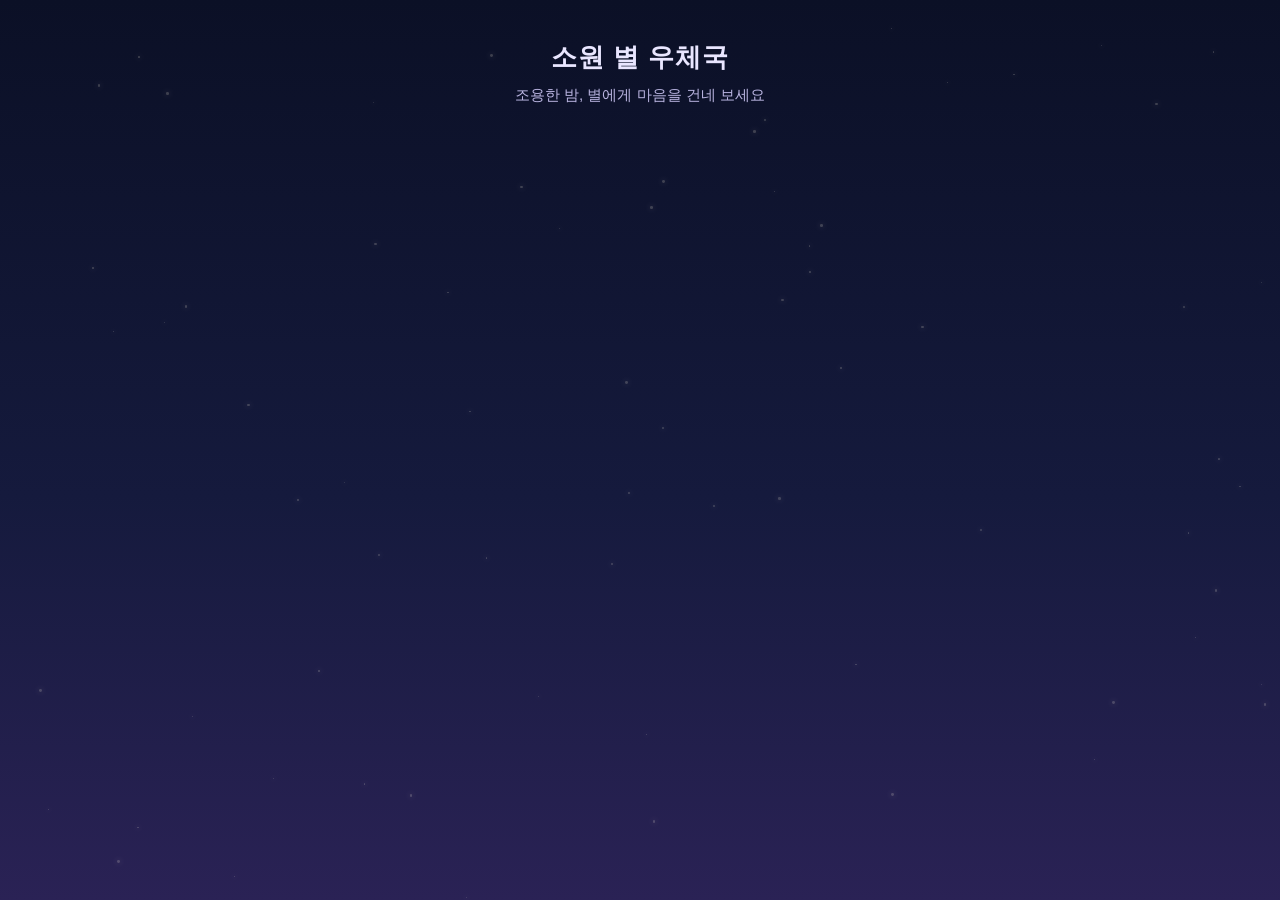
==== index.html @ 32fc32eb "밤하늘과 반짝이는 별 화면 추가 Co-Authored-By: Claude Sonnet 5.5 <noreply@anthropic.com>" ====
<!doctype html>
<html lang="ko">
<head>
  <meta charset="utf-8">
  <meta name="viewport" content="width=device-width, initial-scale=1, viewport-fit=cover">
  <meta name="theme-color" content="#0b1026">
  <title>소원 별 우체국</title>
  <link rel="stylesheet" href="style.css">
</head>
<body>
  <div class="sky" id="sky" aria-hidden="true"></div>

  <main class="app">
    <h1 class="title">소원 별 우체국</h1>
    <p class="subtitle">조용한 밤, 별에게 마음을 건네 보세요</p>
  </main>

  <script src="app.js"></script>
</body>
</html>
---- style.css ----
:root {
  --sky-top: #0b1026;
  --sky-mid: #151a3d;
  --sky-bottom: #2a2255;
  --star: #fff7e0;
  --text: #e9e6ff;
  --text-soft: #b9b4e0;
}

* { box-sizing: border-box; }

html, body {
  height: 100%;
  margin: 0;
}

body {
  background: linear-gradient(180deg, var(--sky-top) 0%, var(--sky-mid) 55%, var(--sky-bottom) 100%);
  background-attachment: fixed;
  color: var(--text);
  font-family: -apple-system, BlinkMacSystemFont, "Apple SD Gothic Neo", "Noto Sans KR", "Malgun Gothic", sans-serif;
  -webkit-tap-highlight-color: transparent;
  overflow-x: hidden;
}

/* 밤하늘 별 */
.sky {
  position: fixed;
  inset: 0;
  pointer-events: none;
  z-index: 0;
}

.sky .s {
  position: absolute;
  border-radius: 50%;
  background: var(--star);
  box-shadow: 0 0 6px 1px rgba(255, 247, 224, 0.55);
  opacity: 0.2;
  animation: twinkle var(--dur, 4s) ease-in-out var(--delay, 0s) infinite;
}

@keyframes twinkle {
  0%, 100% { opacity: 0.15; transform: scale(0.8); }
  50%      { opacity: 0.9;  transform: scale(1.1); }
}

/* 화면 내용 */
.app {
  position: relative;
  z-index: 1;
  max-width: 480px;
  min-height: 100dvh;
  margin: 0 auto;
  padding: calc(env(safe-area-inset-top) + 40px) 24px calc(env(safe-area-inset-bottom) + 32px);
  text-align: center;
}

.title {
  margin: 0;
  font-size: 1.6rem;
  font-weight: 600;
  letter-spacing: 0.04em;
}

.subtitle {
  margin: 10px 0 0;
  font-size: 0.95rem;
  color: var(--text-soft);
}

@media (prefers-reduced-motion: reduce) {
  .sky .s { animation: none; opacity: 0.6; }
}
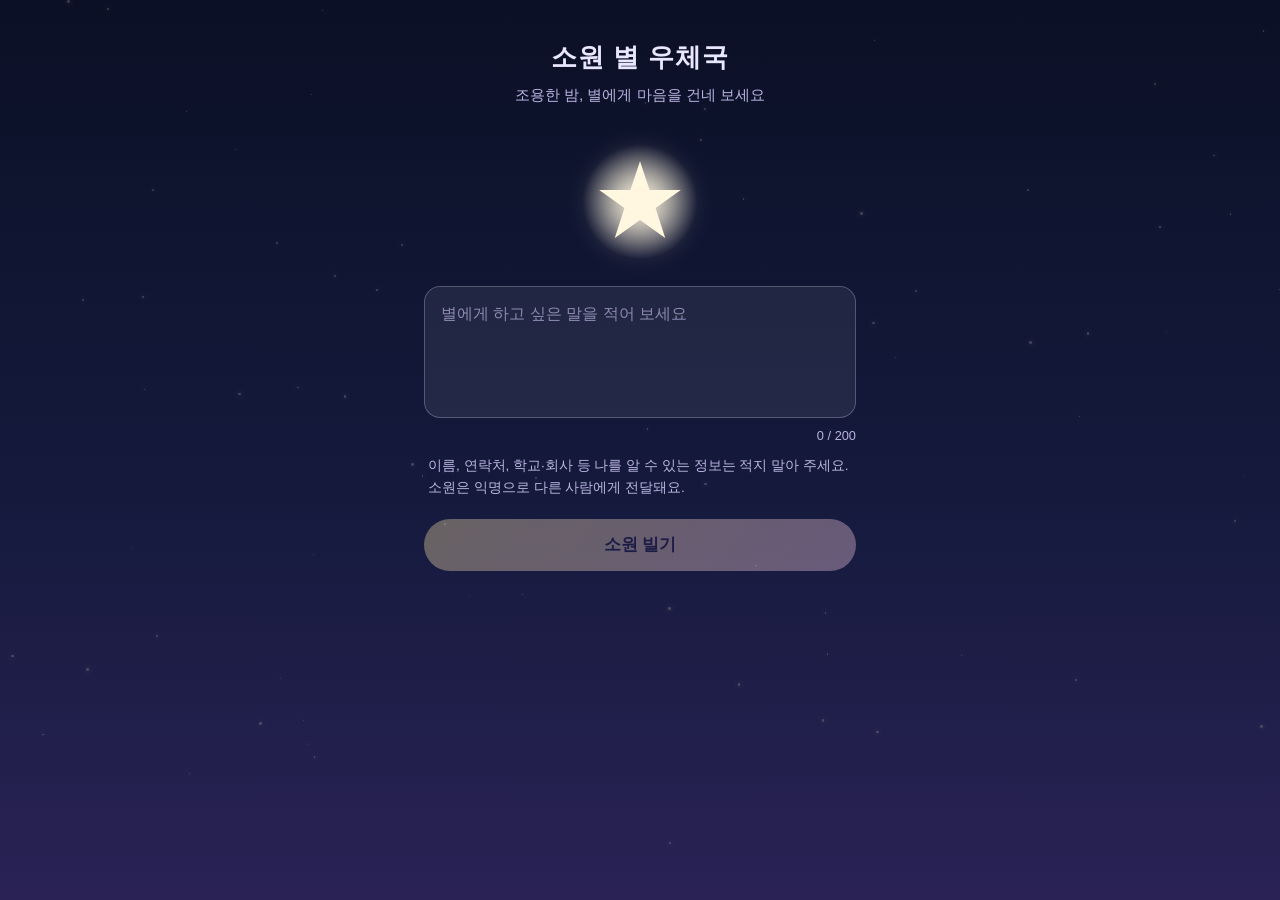
==== commit 88a15b4b: "소원 비는 별과 입력창, 안내 문구 추가 Co-Authored-By: Claude Sonnet 5.5 <noreply@anthropic.com>" ====
--- a/index.html
+++ b/index.html
@@ -13,6 +13,35 @@
   <main class="app">
     <h1 class="title">소원 별 우체국</h1>
     <p class="subtitle">조용한 밤, 별에게 마음을 건네 보세요</p>
+
+    <div class="wish-star" id="wishStar" aria-hidden="true">
+      <svg viewBox="0 0 100 100" width="120" height="120">
+        <defs>
+          <radialGradient id="glow" cx="50%" cy="50%" r="50%">
+            <stop offset="0%" stop-color="#fff7e0" stop-opacity="0.9"/>
+            <stop offset="100%" stop-color="#fff7e0" stop-opacity="0"/>
+          </radialGradient>
+        </defs>
+        <circle cx="50" cy="50" r="48" fill="url(#glow)"/>
+        <polygon fill="#fff7e0" points="50,16 58,40 84,40 63,55 71,80 50,65 29,80 37,55 16,40 42,40"/>
+      </svg>
+    </div>
+
+    <form class="wish-form" id="wishForm" autocomplete="off">
+      <label class="sr-only" for="wishText">소원</label>
+      <textarea id="wishText" maxlength="200" rows="4"
+        placeholder="별에게 하고 싶은 말을 적어 보세요"></textarea>
+      <div class="counter"><span id="count">0</span> / 200</div>
+
+      <p class="notice">
+        이름, 연락처, 학교·회사 등 나를 알 수 있는 정보는 적지 말아 주세요.
+        소원은 익명으로 다른 사람에게 전달돼요.
+      </p>
+
+      <button type="submit" class="wish-btn" id="wishBtn" disabled>소원 빌기</button>
+    </form>
+
+    <p class="toast" id="toast" role="status" aria-live="polite"></p>
   </main>
 
   <script src="app.js"></script>
--- a/style.css
+++ b/style.css
@@ -69,6 +69,94 @@
   color: var(--text-soft);
 }
 
+/* 소원을 비는 별 */
+.wish-star {
+  margin: 36px auto 24px;
+  width: 120px;
+  height: 120px;
+  animation: breathe 5s ease-in-out infinite;
+  filter: drop-shadow(0 0 14px rgba(255, 247, 224, 0.6));
+}
+
+@keyframes breathe {
+  0%, 100% { transform: scale(0.96); opacity: 0.85; }
+  50%      { transform: scale(1.04); opacity: 1; }
+}
+
+/* 입력 영역 */
+.wish-form { text-align: left; }
+
+.sr-only {
+  position: absolute;
+  width: 1px; height: 1px;
+  overflow: hidden;
+  clip: rect(0 0 0 0);
+}
+
+#wishText {
+  width: 100%;
+  padding: 14px 16px;
+  border: 1px solid rgba(233, 230, 255, 0.25);
+  border-radius: 16px;
+  background: rgba(255, 255, 255, 0.07);
+  color: var(--text);
+  font: inherit;
+  font-size: 16px; /* iOS에서 입력 시 화면이 확대되지 않도록 */
+  line-height: 1.6;
+  resize: none;
+}
+
+#wishText::placeholder { color: var(--text-soft); opacity: 0.7; }
+
+#wishText:focus {
+  outline: none;
+  border-color: rgba(255, 247, 224, 0.6);
+  box-shadow: 0 0 0 3px rgba(255, 247, 224, 0.12);
+}
+
+.counter {
+  margin-top: 6px;
+  text-align: right;
+  font-size: 0.8rem;
+  color: var(--text-soft);
+}
+
+.notice {
+  margin: 12px 4px 20px;
+  font-size: 0.85rem;
+  line-height: 1.6;
+  color: var(--text-soft);
+}
+
+.wish-btn {
+  display: block;
+  width: 100%;
+  min-height: 52px;
+  border: 0;
+  border-radius: 26px;
+  background: linear-gradient(135deg, #ffe9a8, #ffd1e8);
+  color: #2a2255;
+  font: inherit;
+  font-size: 1.05rem;
+  font-weight: 600;
+  cursor: pointer;
+}
+
+.wish-btn:disabled {
+  opacity: 0.35;
+  cursor: default;
+}
+
+.wish-btn:not(:disabled):active { transform: scale(0.98); }
+
+.toast {
+  min-height: 1.4em;
+  margin: 16px 0 0;
+  font-size: 0.9rem;
+  color: var(--text-soft);
+}
+
 @media (prefers-reduced-motion: reduce) {
   .sky .s { animation: none; opacity: 0.6; }
+  .wish-star { animation: none; }
 }
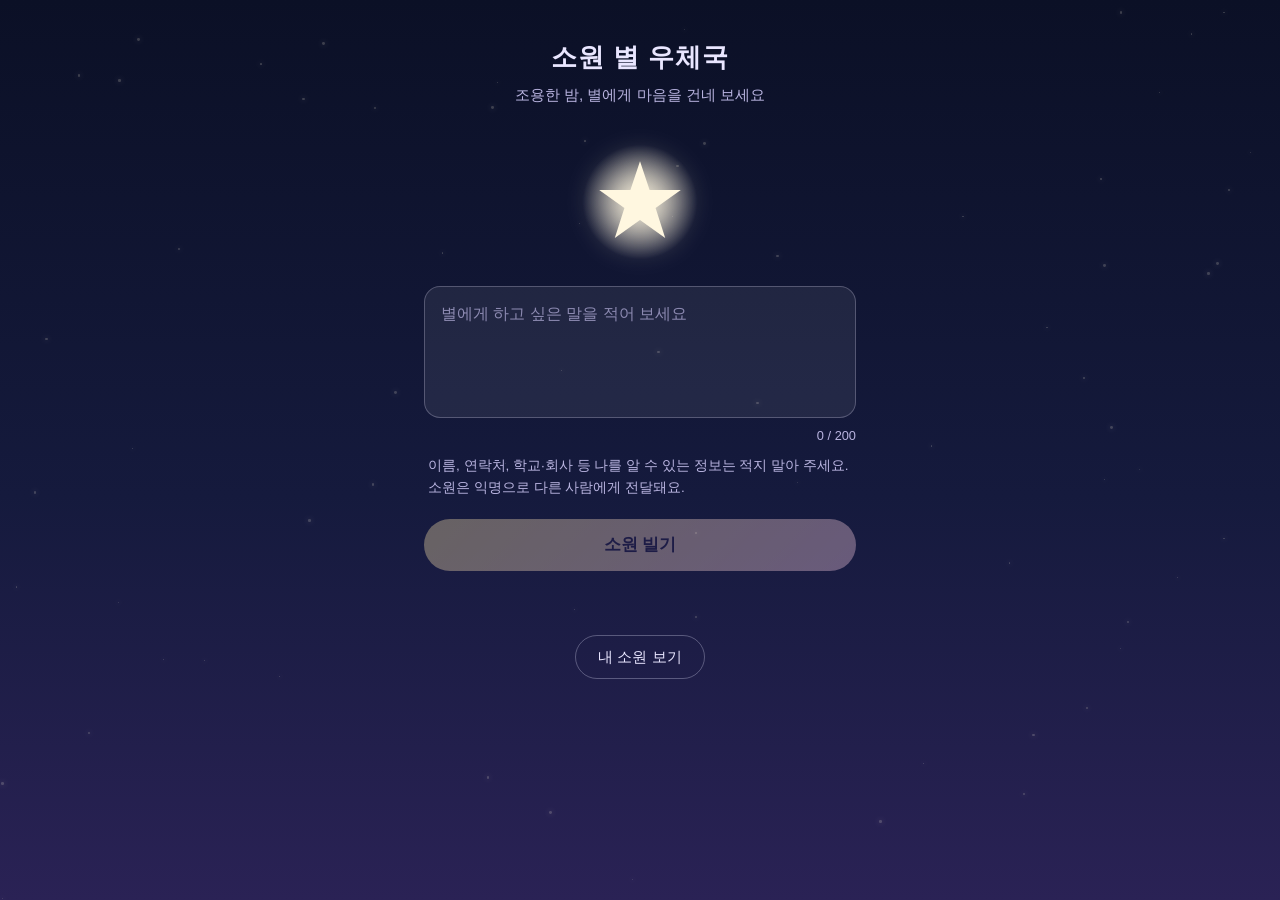
==== commit 358d4825: "소원을 브라우저에 저장하고 내 소원 보기 추가 Co-Authored-By: Claude Sonnet 5.5 <noreply@anthropic.com>" ====
--- a/index.html
+++ b/index.html
@@ -42,7 +42,21 @@
     </form>
 
     <p class="toast" id="toast" role="status" aria-live="polite"></p>
+
+    <button type="button" class="ghost-btn" id="openMine">내 소원 보기</button>
   </main>
+
+  <section class="sheet" id="mineSheet" hidden aria-labelledby="mineTitle">
+    <div class="sheet-inner">
+      <header class="sheet-head">
+        <h2 id="mineTitle">내 소원</h2>
+        <button type="button" class="ghost-btn small" id="closeMine">닫기</button>
+      </header>
+      <p class="sheet-note">이 소원들은 이 기기의 브라우저에만 저장돼 있어요.</p>
+      <ul class="wish-list" id="mineList"></ul>
+      <p class="empty" id="mineEmpty">아직 비워 둔 소원이 없어요.</p>
+    </div>
+  </section>
 
   <script src="app.js"></script>
 </body>
--- a/style.css
+++ b/style.css
@@ -160,3 +160,82 @@
   .sky .s { animation: none; opacity: 0.6; }
   .wish-star { animation: none; }
 }
+
+/* 별빛 알갱이 (소원이 올라갈 때) */
+.light {
+  position: fixed;
+  top: 0;
+  left: 0;
+  z-index: 5;
+  border-radius: 50%;
+  background: #fff7e0;
+  box-shadow: 0 0 10px 3px rgba(255, 247, 224, 0.75);
+  pointer-events: none;
+  opacity: 0;
+  will-change: transform, opacity;
+}
+
+/* 내 소원 보기 */
+.ghost-btn {
+  display: block;
+  margin: 28px auto 0;
+  min-height: 44px;
+  padding: 0 22px;
+  border: 1px solid rgba(233, 230, 255, 0.3);
+  border-radius: 22px;
+  background: transparent;
+  color: var(--text);
+  font: inherit;
+  font-size: 0.95rem;
+  cursor: pointer;
+}
+
+.ghost-btn.small { margin: 0; min-height: 36px; padding: 0 16px; font-size: 0.85rem; }
+
+.sheet {
+  position: fixed;
+  inset: 0;
+  z-index: 10;
+  overflow-y: auto;
+  background: #0a0e24;
+}
+
+.sheet[hidden] { display: none; }
+
+.sheet-inner {
+  max-width: 480px;
+  margin: 0 auto;
+  padding: calc(env(safe-area-inset-top) + 24px) 24px calc(env(safe-area-inset-bottom) + 32px);
+}
+
+.sheet-head {
+  display: flex;
+  align-items: center;
+  justify-content: space-between;
+}
+
+.sheet-head h2 { margin: 0; font-size: 1.25rem; font-weight: 600; }
+
+.sheet-note, .empty {
+  margin: 12px 0 20px;
+  font-size: 0.85rem;
+  color: var(--text-soft);
+}
+
+.wish-list { margin: 0; padding: 0; list-style: none; }
+
+.wish-item {
+  margin-bottom: 14px;
+  padding: 16px;
+  border-radius: 16px;
+  background: rgba(255, 255, 255, 0.07);
+}
+
+.wish-text {
+  margin: 0 0 10px;
+  line-height: 1.7;
+  white-space: pre-wrap;
+  word-break: break-word;
+}
+
+.wish-meta { font-size: 0.78rem; color: var(--text-soft); }
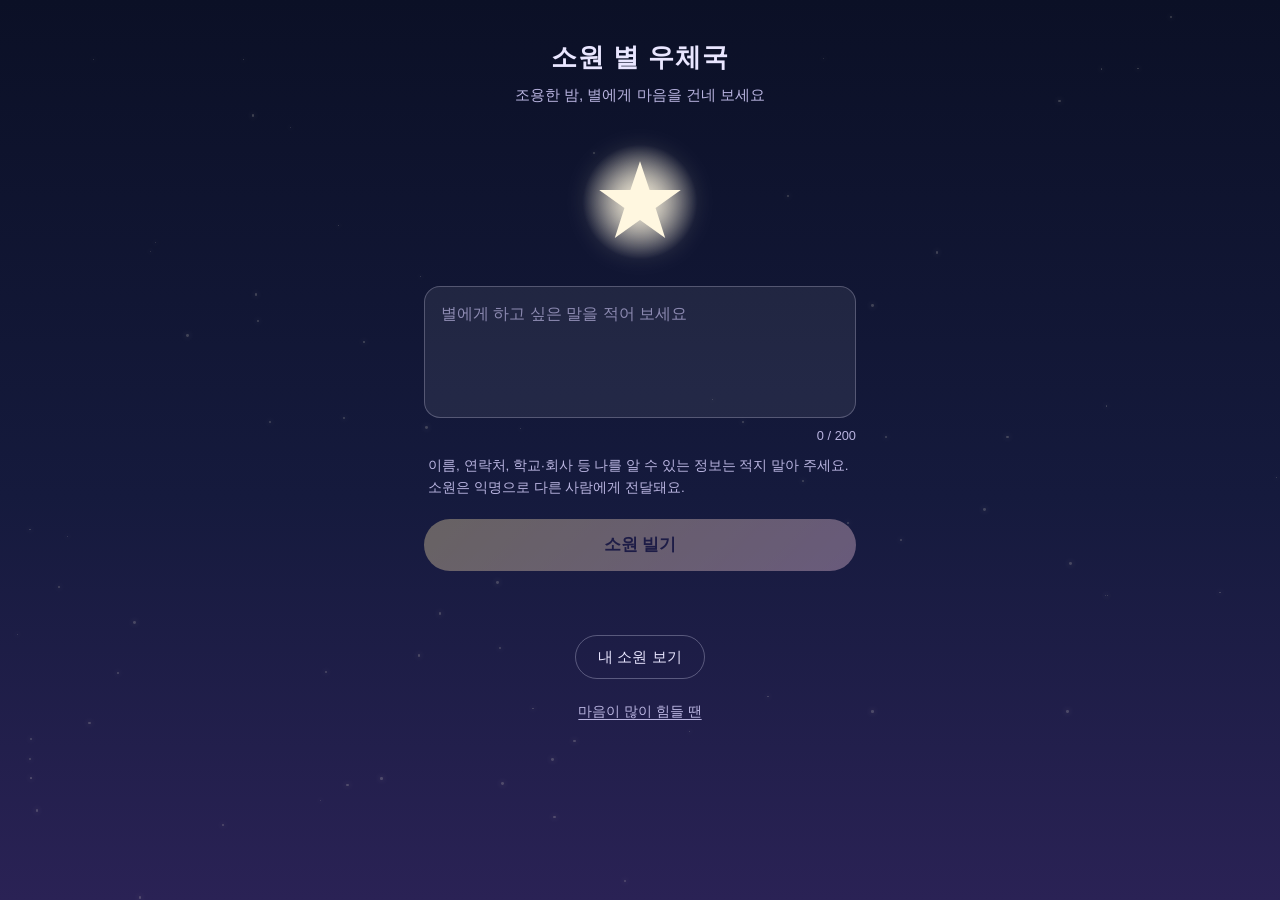
==== commit d3446793: "마음이 힘들 때 도움받을 곳 안내 추가 Co-Authored-By: Claude Sonnet 5.5 <noreply@anthropic.com>" ====
--- a/index.html
+++ b/index.html
@@ -44,7 +44,39 @@
     <p class="toast" id="toast" role="status" aria-live="polite"></p>
 
     <button type="button" class="ghost-btn" id="openMine">내 소원 보기</button>
+    <button type="button" class="text-link" id="openHelp">마음이 많이 힘들 땐</button>
   </main>
+
+  <section class="sheet" id="helpSheet" hidden aria-labelledby="helpTitle">
+    <div class="sheet-inner">
+      <header class="sheet-head">
+        <h2 id="helpTitle">혼자 견디지 않아도 돼요</h2>
+        <button type="button" class="ghost-btn small" id="closeHelp">닫기</button>
+      </header>
+      <p class="help-lead">
+        소원에서 많이 지치고 힘든 마음이 느껴졌어요. 그 마음을 털어놓은 것만으로도 용기 있는 일이에요.
+        별에게 건넨 소원과 함께, 사람과 직접 이야기할 수 있는 곳도 기억해 주세요.
+      </p>
+      <ul class="help-list">
+        <li>
+          <strong>자살예방상담전화 109</strong>
+          <span>24시간, 무료, 비밀이 지켜져요</span>
+          <a class="call" href="tel:109">109에 전화하기</a>
+        </li>
+        <li>
+          <strong>정신건강 위기상담전화 1577-0199</strong>
+          <span>24시간, 마음이 힘들 때 상담받을 수 있어요</span>
+          <a class="call" href="tel:1577-0199">1577-0199에 전화하기</a>
+        </li>
+        <li>
+          <strong>청소년전화 1388</strong>
+          <span>청소년과 보호자를 위한 상담 창구예요</span>
+          <a class="call" href="tel:1388">1388에 전화하기</a>
+        </li>
+      </ul>
+      <p class="help-emergency">지금 당장 위험하다면 119 또는 112에 바로 연락해 주세요.</p>
+    </div>
+  </section>
 
   <section class="sheet" id="mineSheet" hidden aria-labelledby="mineTitle">
     <div class="sheet-inner">
--- a/style.css
+++ b/style.css
@@ -239,3 +239,57 @@
 }
 
 .wish-meta { font-size: 0.78rem; color: var(--text-soft); }
+
+/* 마음이 힘들 때 안내 */
+.text-link {
+  display: block;
+  margin: 14px auto 0;
+  padding: 10px 14px;
+  border: 0;
+  background: none;
+  color: var(--text-soft);
+  font: inherit;
+  font-size: 0.85rem;
+  text-decoration: underline;
+  text-underline-offset: 3px;
+  cursor: pointer;
+}
+
+.help-lead {
+  margin: 16px 0 20px;
+  line-height: 1.75;
+  color: var(--text);
+}
+
+.help-list { margin: 0; padding: 0; list-style: none; }
+
+.help-list li {
+  display: flex;
+  flex-direction: column;
+  gap: 6px;
+  margin-bottom: 14px;
+  padding: 16px;
+  border-radius: 16px;
+  background: rgba(255, 255, 255, 0.07);
+}
+
+.help-list span { font-size: 0.85rem; color: var(--text-soft); }
+
+.call {
+  align-self: flex-start;
+  margin-top: 6px;
+  padding: 10px 18px;
+  border-radius: 20px;
+  background: linear-gradient(135deg, #ffe9a8, #ffd1e8);
+  color: #2a2255;
+  font-size: 0.9rem;
+  font-weight: 600;
+  text-decoration: none;
+}
+
+.help-emergency {
+  margin: 20px 4px 0;
+  font-size: 0.9rem;
+  line-height: 1.6;
+  color: var(--text-soft);
+}
